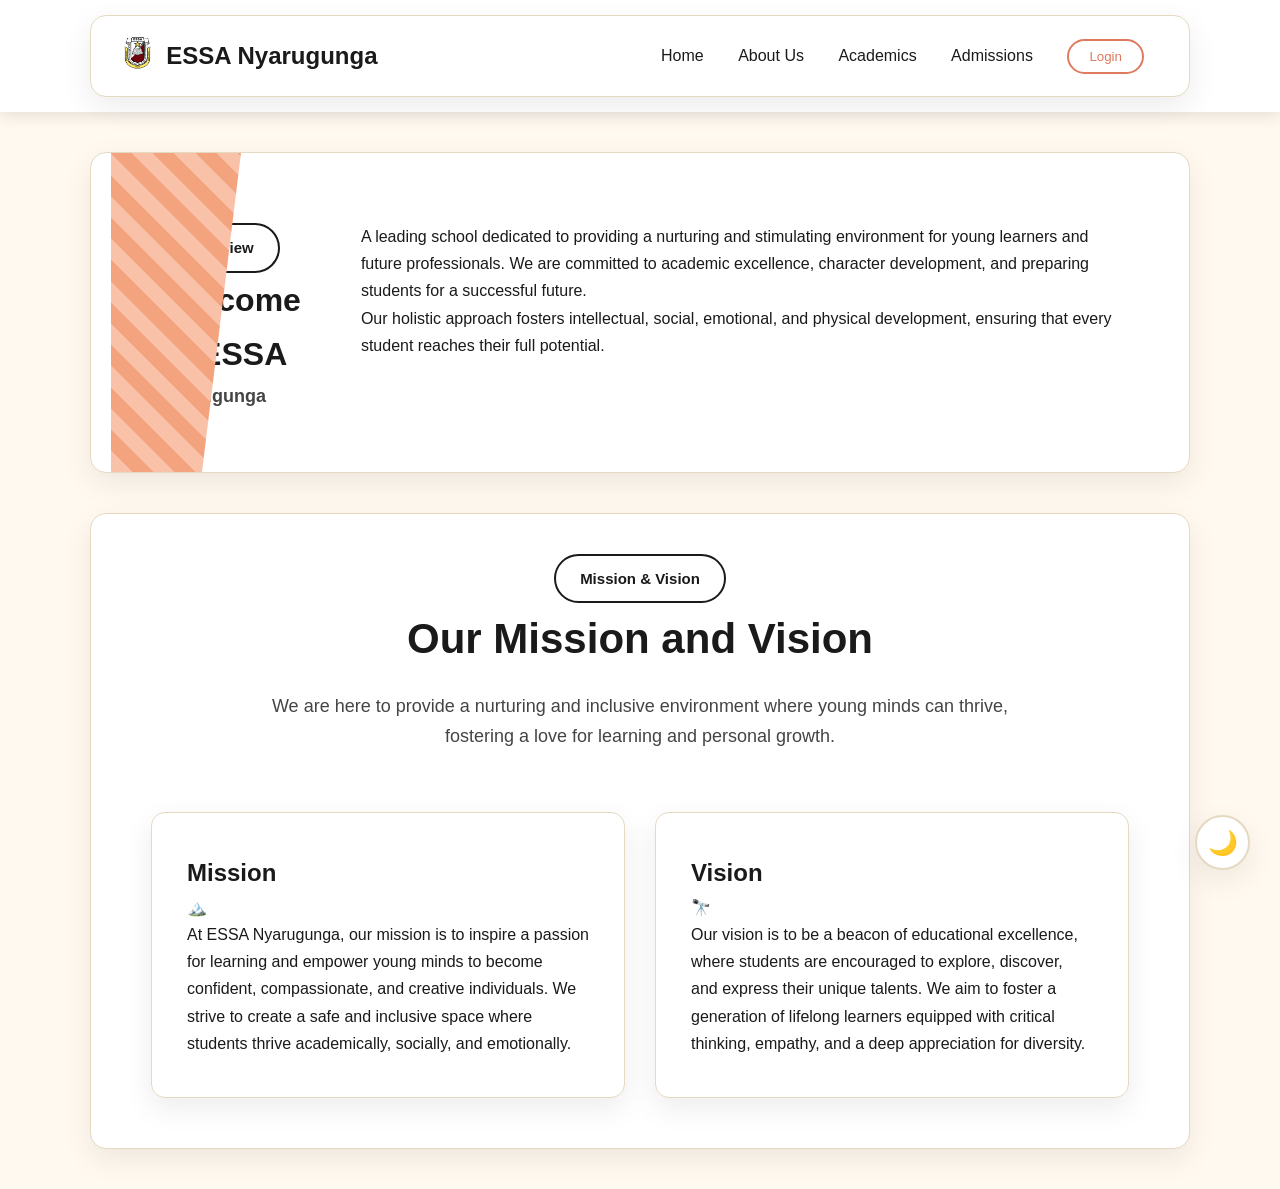
==== About.html @ ff54a29c "The school onlne admition management" ====
<!DOCTYPE html>
<html lang="en">
<head>
    <meta charset="UTF-8">
    <meta name="viewport" content="width=device-width, initial-scale=1.0">
    <title>ESSA Nyarugunga - Home</title>
    
    <!-- Link to unified stylesheet -->
    <link rel="stylesheet" href="style.css">
    
    <style>
        /* Page-specific custom styles */
        body {
            background-color: var(--bg-primary);
            padding-top: 0;
        }

        header {
            background: var(--bg-card);
            box-shadow: 0 4px 15px rgba(0, 0, 0, 0.1);
            position: sticky;
            top: 0;
            z-index: 1000;
            padding: 15px 0;
        }

        .logo-area {
            display: flex;
            align-items: center;
            gap: 12px;
        }

        .logo {
            height: 50px;
            width: auto;
        }

        nav a {
            color: var(--text-primary);
            text-decoration: none;
            margin: 0 15px;
            font-weight: 500;
        }

        nav a:hover {
            color: var(--accent);
        }

        .transparent {
            background: transparent;
            border: 2px solid var(--accent);
            color: var(--accent);
            padding: 8px 20px;
            border-radius: 50px;
            cursor: pointer;
        }

        .transparent:hover {
            background: var(--accent);
            color: white;
        }

        /* Make containers consistent with theme */
        .container {
            max-width: 1100px;
            margin: 40px auto;
            background: var(--bg-card);
            border-radius: 16px;
            box-shadow: var(--shadow);
            overflow: hidden;
            border: 1px solid var(--border);
        }

        .pattern {
            position: absolute;
            top: 0;
            left: 0;
            width: 130px;
            height: 100%;
            background: repeating-linear-gradient(
                45deg,
                #f8c1a8,
                #f8c1a8 15px,
                #f4a37f 15px,
                #f4a37f 30px
            );
            clip-path: polygon(0 0, 100% 0, 70% 100%, 0 100%);
        }

        [data-theme="dark"] .pattern {
            background: repeating-linear-gradient(
                45deg,
                #c97a5f,
                #c97a5f 15px,
                #b86a4f 15px,
                #b86a4f 30px
            );
        }
    </style>
</head>
<body>

    <!-- HEADER -->
    <header>
        <div class="container" style="margin: 0 auto; display: flex; justify-content: space-between; align-items: center; padding: 15px 30px;">
            <div class="logo-area">
                <img src="images/Essalogo.png" alt="ESSA Nyarugunga Logo" class="logo">
                <h1 style="font-size: 24px; margin: 0;">ESSA Nyarugunga</h1>
            </div>

            <nav>
                <a href="index.html">Home</a>
                <a href="#about">About Us</a>
                <a href="Academics.html">Academics</a>
                <a href="Admissions.html">Admissions</a>
                <a href="login.html"><button class="transparent">Login</button></a>
            </nav>

            <button id="theme-toggle" class="theme-toggle" aria-label="Toggle theme">🌙</button>
        </div>
    </header>

    <!-- Welcome / Overview Section -->
    <div class="container">
        <div class="header" style="position: relative; padding: 50px 50px 40px;">
            <div class="pattern"></div>
            
            <div class="content" style="display: flex; gap: 60px; padding: 20px 0;">
                <div class="left-section">
                    <div class="overview-btn">Overview</div>
                    <h1 class="title">Welcome to ESSA</h1>
                    <h1 class="subtitle">Nyarugunga</h1>
                </div>
                
                <div class="right-section">
                    <p>
                        A leading school dedicated to providing a nurturing and stimulating environment 
                        for young learners and future professionals. We are committed to academic excellence, 
                        character development, and preparing students for a successful future.
                    </p>
                    <p>
                        Our holistic approach fosters intellectual, social, emotional, and physical 
                        development, ensuring that every student reaches their full potential.
                    </p>
                </div>
            </div>
        </div>
    </div>

    <!-- Mission & Vision Section -->
    <div class="container">
        <div class="header" style="text-align: center; margin-bottom: 60px; padding: 40px 20px 0;">
            <div class="mission-btn">Mission & Vision</div>
            <h1 class="main-title">Our Mission and Vision</h1>
            <p class="subtitle">
                We are here to provide a nurturing and inclusive environment where young minds can thrive, 
                fostering a love for learning and personal growth.
            </p>
        </div>

        <div class="cards" style="display: grid; grid-template-columns: 1fr 1fr; gap: 30px; padding: 0 40px 50px;">
            <!-- Mission Card -->
            <div class="card fade-in" id="mission-card">
                <div class="card-header">
                    <h2 class="card-title">Mission</h2>
                    <span class="icon mountain-icon">🏔️</span>
                </div>
                <p>
                    At ESSA Nyarugunga, our mission is to inspire a passion for learning and empower 
                    young minds to become confident, compassionate, and creative individuals. We strive 
                    to create a safe and inclusive space where students thrive academically, socially, 
                    and emotionally.
                </p>
            </div>

            <!-- Vision Card -->
            <div class="card fade-in" id="vision-card">
                <div class="card-header">
                    <h2 class="card-title">Vision</h2>
                    <span class="icon binocular-icon">🔭</span>
                </div>
                <p>
                    Our vision is to be a beacon of educational excellence, where students are encouraged 
                    to explore, discover, and express their unique talents. We aim to foster a generation 
                    of lifelong learners equipped with critical thinking, empathy, and a deep appreciation 
                    for diversity.
                </p>
            </div>
        </div>
    </div>

    <script>
        // Theme Toggle
        const themeToggle = document.getElementById('theme-toggle');
        const currentTheme = localStorage.getItem('theme') || 'light';

        function setTheme(theme) {
            document.documentElement.setAttribute('data-theme', theme);
            localStorage.setItem('theme', theme);
            themeToggle.textContent = theme === 'dark' ? '☀️' : '🌙';
        }

        // Initialize theme
        setTheme(currentTheme);

        // Toggle on click
        themeToggle.addEventListener('click', () => {
            const newTheme = document.documentElement.getAttribute('data-theme') === 'dark' ? 'light' : 'dark';
            setTheme(newTheme);
        });

        // Scroll Animation for Cards
        function handleScroll() {
            const cards = document.querySelectorAll('.card');
            cards.forEach(card => {
                const cardTop = card.getBoundingClientRect().top;
                const windowHeight = window.innerHeight;
                
                if (cardTop < windowHeight * 0.85) {
                    card.classList.add('visible');
                }
            });
        }

        window.addEventListener('scroll', handleScroll);
        window.addEventListener('load', () => {
            setTimeout(handleScroll, 300);
        });
    </script>
</body>
</html>
---- style.css ----
:root {
  /* Light Mode Colors */
  --bg-primary: #fff9f0;
  --bg-card: #ffffff;
  --text-primary: #1a1a1a;
  --text-secondary: #444444;
  --accent: #e07a5f;
  --accent-hover: #d96a4f;
  --border: #e6d9c2;
  --shadow: 0 10px 30px rgba(0, 0, 0, 0.08);
  --header-bg: #e07a5f;
}

[data-theme="dark"] {
  /* Dark Mode Colors */
  --bg-primary: #1a1a1a;
  --bg-card: #2a2a2a;
  --text-primary: #f0f0f0;
  --text-secondary: #cccccc;
  --accent: #f4a261;
  --accent-hover: #e08a4f;
  --border: #444444;
  --shadow: 0 10px 30px rgba(0, 0, 0, 0.4);
  --header-bg: #f4a261;
}

/* ====================== GLOBAL RESET ====================== */
* {
  margin: 0;
  padding: 0;
  box-sizing: border-box;
}

body {
  font-family: 'Segoe UI', Tahoma, Geneva, Verdana, sans-serif;
  background-color: var(--bg-primary);
  color: var(--text-primary);
  line-height: 1.7;
  transition: background-color 0.4s ease, color 0.4s ease;
}

/* ====================== CONTAINERS ====================== */
.container {
  max-width: 1200px;
  margin: 0 auto;
  padding: 0 20px;
}

/* ====================== TYPOGRAPHY ====================== */
h1, h2, h3 {
  font-weight: 700;
  color: var(--text-primary);
}

.main-title {
  font-size: 42px;
  margin-bottom: 16px;
}

.subtitle {
  font-size: 18px;
  color: var(--text-secondary);
  max-width: 750px;
  margin: 0 auto;
}

/* ====================== BUTTONS ====================== */
.btn-primary {
  background: var(--accent);
  color: white;
  padding: 14px 32px;
  border: none;
  border-radius: 50px;
  font-size: 16px;
  font-weight: 600;
  cursor: pointer;
  transition: all 0.3s ease;
  text-decoration: none;
  display: inline-block;
}

.btn-primary:hover {
  background: var(--accent-hover);
  transform: translateY(-3px);
}

.overview-btn, .mission-btn, .admission-btn {
  display: inline-block;
  padding: 10px 24px;
  border: 2px solid var(--text-primary);
  border-radius: 50px;
  font-size: 15px;
  font-weight: 600;
  color: var(--text-primary);
  background: var(--bg-card);
  transition: all 0.3s;
}

.overview-btn:hover, .mission-btn:hover, .admission-btn:hover {
  background: var(--accent);
  color: white;
  border-color: var(--accent);
}

/* ====================== CARDS ====================== */
.card, .method-card {
  background: var(--bg-card);
  border-radius: 14px;
  padding: 40px 35px;
  box-shadow: var(--shadow);
  border: 1px solid var(--border);
  transition: transform 0.3s ease, box-shadow 0.3s ease;
}

.card:hover, .method-card:hover {
  transform: translateY(-8px);
  box-shadow: 0 15px 40px rgba(0, 0, 0, 0.12);
}

/* ====================== FORM STYLING ====================== */
.form-group {
  margin-bottom: 24px;
}

label {
  display: block;
  margin-bottom: 8px;
  font-weight: 600;
  color: var(--text-primary);
}

input, select {
  width: 100%;
  padding: 14px 16px;
  border: 2px solid var(--border);
  border-radius: 8px;
  font-size: 16px;
  background: var(--bg-card);
  color: var(--text-primary);
  transition: border 0.3s;
}

input:focus, select:focus {
  outline: none;
  border-color: var(--accent);
}

.required::after {
  content: " *";
  color: var(--accent);
}

/* ====================== TABLE ====================== */
table {
  width: 100%;
  background: var(--bg-card);
  border-collapse: collapse;
  border-radius: 12px;
  overflow: hidden;
  box-shadow: var(--shadow);
}

th {
  background: var(--accent);
  color: white;
  padding: 18px 20px;
  text-align: left;
  font-weight: 600;
}

td {
  padding: 16px 20px;
  border-bottom: 1px solid var(--border);
}

tr:hover {
  background: rgba(224, 122, 95, 0.08);
}

/* ====================== HEADER BADGE ====================== */
.badge {
  display: inline-block;
  padding: 10px 26px;
  border: 2px solid var(--text-primary);
  border-radius: 50px;
  font-size: 15px;
  font-weight: 600;
  background: var(--bg-card);
  color: var(--text-primary);
}

/* ====================== ANIMATIONS ====================== */
.fade-in {
  opacity: 0;
  transform: translateY(50px);
  transition: all 0.8s ease-out;
}

.fade-in.visible {
  opacity: 1;
  transform: translateY(0);
}

/* ====================== DARK MODE TOGGLE ====================== */
.theme-toggle {
  position: fixed;
  bottom: 30px;
  right: 30px;
  background: var(--bg-card);
  border: 2px solid var(--border);
  width: 55px;
  height: 55px;
  border-radius: 50%;
  display: flex;
  align-items: center;
  justify-content: center;
  font-size: 24px;
  cursor: pointer;
  box-shadow: var(--shadow);
  z-index: 1000;
  transition: all 0.3s;
}

.theme-toggle:hover {
  transform: scale(1.1);
}

/* ====================== RESPONSIVE ====================== */
@media (max-width: 768px) {
  .main-title {
    font-size: 34px;
  }
  
  .card, .method-card {
    padding: 30px 25px;
  }
  
  .container {
    padding: 0 15px;
  }
}
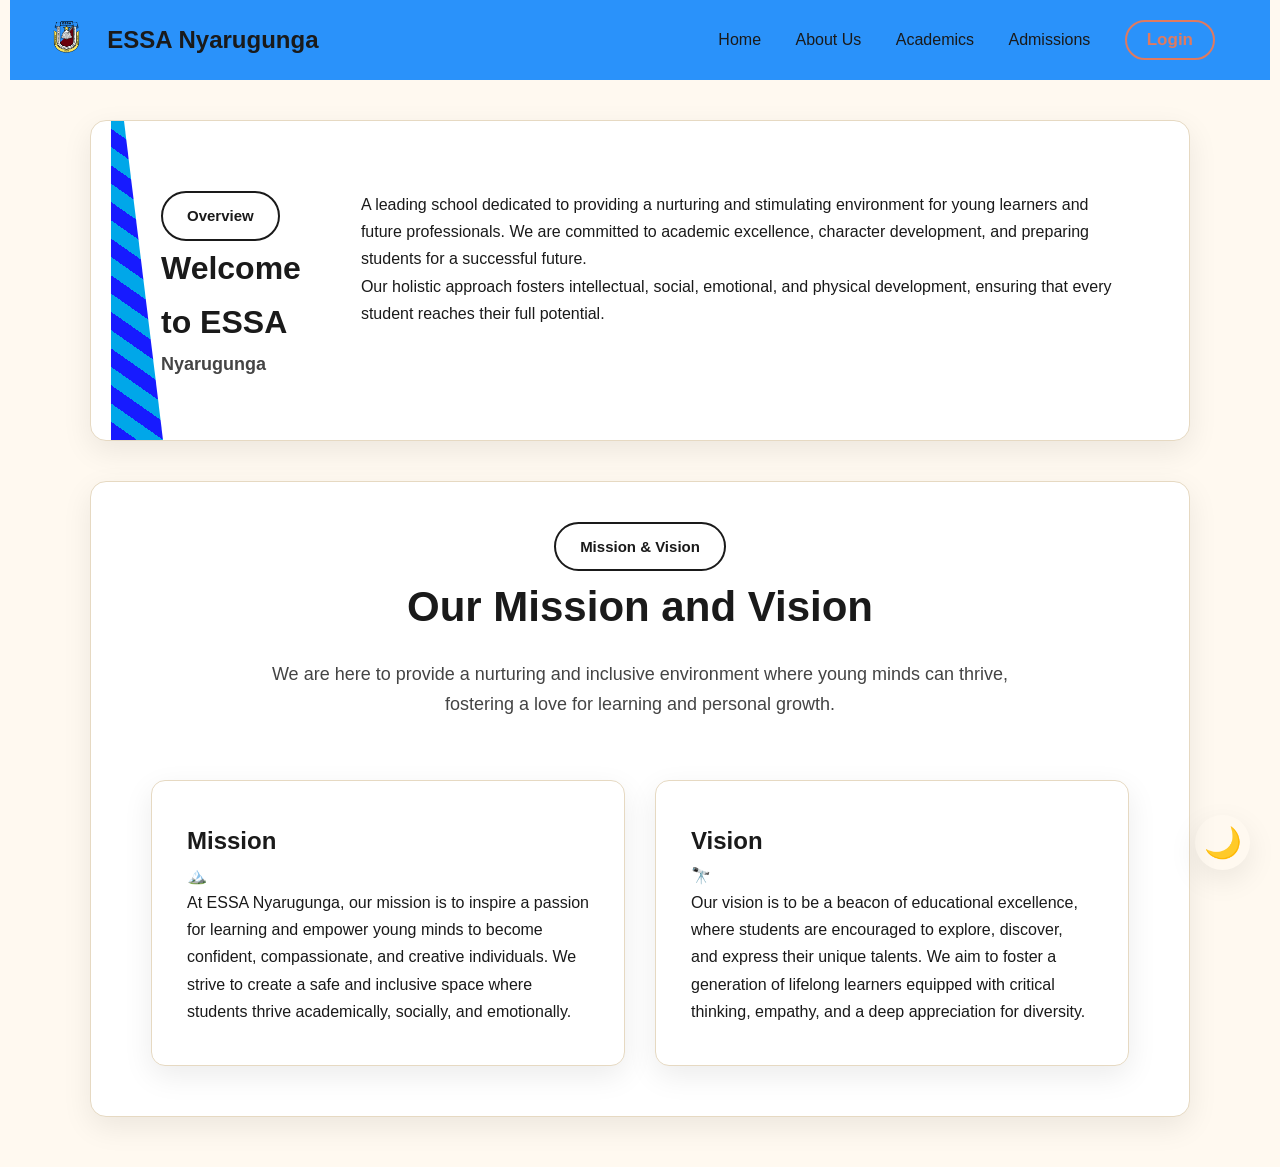
==== commit a82f4990: "version 2" ====
--- a/About.html
+++ b/About.html
@@ -5,23 +5,15 @@
     <meta name="viewport" content="width=device-width, initial-scale=1.0">
     <title>ESSA Nyarugunga - Home</title>
     
-    <!-- Link to unified stylesheet -->
+
     <link rel="stylesheet" href="style.css">
-    
+    <link rel="stylesheet" href="features.css">
+     <link rel="icon" type="image" href="images/favicon.ico">
     <style>
-        /* Page-specific custom styles */
+        
         body {
             background-color: var(--bg-primary);
             padding-top: 0;
-        }
-
-        header {
-            background: var(--bg-card);
-            box-shadow: 0 4px 15px rgba(0, 0, 0, 0.1);
-            position: sticky;
-            top: 0;
-            z-index: 1000;
-            padding: 15px 0;
         }
 
         .logo-area {
@@ -59,8 +51,6 @@
             background: var(--accent);
             color: white;
         }
-
-        /* Make containers consistent with theme */
         .container {
             max-width: 1100px;
             margin: 40px auto;
@@ -78,32 +68,47 @@
             width: 130px;
             height: 100%;
             background: repeating-linear-gradient(
-                45deg,
-                #f8c1a8,
-                #f8c1a8 15px,
-                #f4a37f 15px,
-                #f4a37f 30px
+                35deg,
+                 #171bff,
+                #171bff 15px,
+                 #00a7e9 15px,
+                #00a7e9 30px
             );
-            clip-path: polygon(0 0, 100% 0, 70% 100%, 0 100%);
+            clip-path: polygon(0 0, 10% 0, 40% 100%, 0 100%);
         }
 
         [data-theme="dark"] .pattern {
             background: repeating-linear-gradient(
                 45deg,
-                #c97a5f,
-                #c97a5f 15px,
-                #b86a4f 15px,
-                #b86a4f 30px
+                #000122,
+                #000147 15px,
+                #00028b 15px,
+                #00028b 30px
             );
         }
+       [data-theme="dark"] header {
+    display: flex;
+    justify-content: space-between;
+    align-items: center;
+    background: #01284e;
+    color: white;
+}
+       
+header {
+    display: flex;
+    justify-content: space-between;
+    align-items: center;
+    background: #2a92fa;
+    color: white;
+}
+
     </style>
 </head>
 <body>
 
     <!-- HEADER -->
     <header>
-        <div class="container" style="margin: 0 auto; display: flex; justify-content: space-between; align-items: center; padding: 15px 30px;">
-            <div class="logo-area">
+                   <div class="logo-area">
                 <img src="images/Essalogo.png" alt="ESSA Nyarugunga Logo" class="logo">
                 <h1 style="font-size: 24px; margin: 0;">ESSA Nyarugunga</h1>
             </div>
@@ -117,7 +122,7 @@
             </nav>
 
             <button id="theme-toggle" class="theme-toggle" aria-label="Toggle theme">🌙</button>
-        </div>
+        
     </header>
 
     <!-- Welcome / Overview Section -->
--- a/features.css
+++ b/features.css
@@ -0,0 +1,363 @@
+* {
+    margin: 0;
+    padding: 0;
+    box-sizing: border-box;
+}
+
+body {
+    font-family: Arial, sans-serif;
+    background: #f5f7fa;
+    padding:10px;
+  }
+
+.logo-area {
+    display: flex;
+    align-items: center;
+}
+
+.logo {
+    width: 50px;
+    margin-right: 10px;
+}
+
+nav a {
+    color: white;
+    text-decoration: none;
+    margin-left: 20px;
+    font-weight: bold;
+}
+
+nav a:hover {
+    color: #FFD700;
+}
+
+.hero {
+    position: relative;
+    text-align: center;
+}
+
+.hero-img {
+    width: 100%;
+    height: 400px;
+    object-fit: cover;
+}
+
+header {
+    display: flex;
+    justify-content: space-between;
+    align-items: center;
+    background: #003366;
+    color: white;
+    padding: 15px 40px;
+}
+
+.hero-text {
+    position: absolute;
+    top: 50%;
+    left: 50%;
+    transform: translate(-50%, -50%);
+    color: white;
+    background: rgba(0, 0, 0, 0.5);
+    padding: 20px;
+    border-radius: 10px;
+}
+
+.hero-text h2 {
+    font-size: 2.5rem;
+    margin-bottom: 10px;
+}
+
+.hero-text p {
+    margin-bottom: 15px;
+}
+
+button {
+    background: #FFD700;
+    border: none;
+    padding: 10px 20px;
+    font-size: 16px;
+    cursor: pointer;
+    border-radius: 5px;
+}
+
+button:hover {
+    background: #e6c200;
+}
+
+.about {
+    padding: 50px;
+    text-align: center;
+    background: white;
+}
+
+.about h2 {
+    color: #003366;
+    margin-bottom: 20px;
+}
+
+.news {
+    padding: 50px;
+    background: #f0f4f8;
+}
+
+.dark {
+    background: blue;
+}
+
+.news h2 {
+    text-align: center;
+    margin-bottom: 30px;
+    color: #003366;
+}
+
+.news-container {
+    display: flex;
+    justify-content: center;
+    gap: 20px;
+    flex-wrap: wrap;
+}
+
+.news-card {
+    background: white;
+    padding: 20px;
+    width: 250px;
+    border-radius: 10px;
+    box-shadow: 0 4px 8px rgba(0,0,0,0.1);
+}
+
+.news-card h3 {
+    color: #003366;
+    margin-bottom: 10px;
+}
+
+footer {
+    background: #003366;
+    color: white;
+    text-align: center;
+    padding: 15px;
+}
+
+@media (max-width: 768px) {
+    header {
+        flex-direction: column;
+        text-align: center;
+    }
+
+    nav {
+        margin-top: 10px;
+    }
+
+    .hero-img {
+        height: 250px;
+    }
+
+    .hero-text h2 {
+        font-size: 1.8rem;
+    }
+
+    .news-container {
+        flex-direction: column;
+        align-items: center;
+    }
+}
+body {
+    transition: background-color 0.4s ease, color 0.4s ease;
+}
+
+.dark-mode {
+    background: #121212;
+    color: #e0e0e0;
+}
+
+.dark-mode header {
+    background: #0a2540;
+}
+
+.dark-mode .hero-text {
+    background: rgba(0, 0, 0, 0.7);
+}
+
+.dark-mode .about,
+.dark-mode .news-card {
+    background: #1e1e1e;
+    color: #e0e0e0;
+}
+
+.dark-mode .news {
+    background: #0f0f0f;
+}
+
+.dark-mode h2,
+.dark-mode h3 {
+    color: #4da6ff;
+}
+
+#theme-toggle {
+    background: none;
+    border: none;
+    font-size: 1.8rem;
+    cursor: pointer;
+    padding: 8px 12px;
+    border-radius: 50%;
+    transition: transform 0.3s ease;
+}
+
+#theme-toggle:hover {
+    transform: rotate(30deg);
+}
+
+.fade-in-up {
+    opacity: 0;
+    transform: translateY(50px);
+    transition: all 0.8s ease-out;
+}
+
+.fade-in-up.visible {
+    opacity: 1;
+    transform: translateY(0);
+}
+
+
+.news-card:nth-child(1) { transition-delay: 0.1s; }
+.news-card:nth-child(2) { transition-delay: 0.2s; }
+.news-card:nth-child(3) { transition-delay: 0.3s; }
+
+.hero-text {
+    transition: all 1s ease-out;
+}
+* { margin: 0; padding: 0; box-sizing: border-box; }
+
+body {
+    font-family: Arial, sans-serif;
+    background: #f5f7fa;
+    transition: background-color 0.4s ease, color 0.4s ease;
+}
+
+header {
+    display: flex;
+    justify-content: space-between;
+    align-items: center;
+    background: #024a92;
+    color: white;
+    padding: 15px 40px;
+}
+
+.logo-area { display: flex; align-items: center; }
+.logo { width: 55px; margin-right: 12px; }
+
+nav a {
+    color: white;
+    text-decoration: none;
+    margin-left: 25px;
+    font-weight: bold;
+}
+
+nav a:hover { color: #FFD700; }
+
+.hero { position: relative; text-align: center; }
+.hero-img {
+    width: 100%;
+    height: 450px;
+    object-fit: cover;
+}
+
+.hero-text {
+    position: absolute;
+    top: 50%;
+    left: 50%;
+    transform: translate(-50%, -50%);
+    color: white;
+    background: rgba(0, 0, 0, 0.5);
+    padding: 25px 40px;
+    border-radius: 12px;
+    max-width: 700px;
+}
+
+.hero-text h2 { font-size: 2.8rem; margin-bottom: 10px; }
+.hero-text p { font-size: 1.2rem; margin-bottom: 20px; }
+
+button {
+    background: #FFD700;
+    border: none;
+    padding: 12px 28px;
+    font-size: 17px;
+    cursor: pointer;
+    border-radius: 6px;
+    font-weight: bold;
+}
+
+button:hover { background: #e6c200; }
+
+.about {
+    padding: 60px 40px;
+    text-align: center;
+    background: white;
+}
+
+.about h2 { color: #003366; margin-bottom: 20px; }
+
+.news {
+    padding: 60px 40px;
+    background: #f0f4f8;
+}
+
+.news h2 {
+    text-align: center;
+    margin-bottom: 40px;
+    color: #003366;
+}
+
+.news-container {
+    display: flex;
+    justify-content: center;
+    gap: 25px;
+    flex-wrap: wrap;
+}
+
+.news-card {
+    background: white;
+    padding: 25px;
+    width: 280px;
+    border-radius: 12px;
+    box-shadow: 0 5px 15px rgba(0,0,0,0.1);
+    text-align: center;
+}
+
+.news-card h3 { color: #003366; margin-bottom: 12px; }
+
+/* Dark Mode */
+.dark-mode {
+    background: #121212;
+    color: #e0e0e0;
+}
+
+.dark-mode header { background: #0a2540; }
+.dark-mode .about, .dark-mode .news-card { background: #1e1e1e; }
+.dark-mode .news { background: #0f0f0f; }
+.dark-mode h2, .dark-mode h3 { color: #4da6ff; }
+
+#theme-toggle {
+    background: none;
+    border: none;
+    font-size: 1.9rem;
+    cursor: pointer;
+    padding: 8px;
+}
+
+/* Animations */
+.fade-in-up {
+    opacity: 0;
+    transform: translateY(60px);
+    transition: all 0.9s ease-out;
+}
+
+.fade-in-up.visible {
+    opacity: 1;
+    transform: translateY(0);
+}
+
+@media (max-width: 768px) {
+    header { flex-direction: column; gap: 15px; }
+    .hero-text h2 { font-size: 2rem; }
+    .news-container { flex-direction: column; align-items: center; }
+}
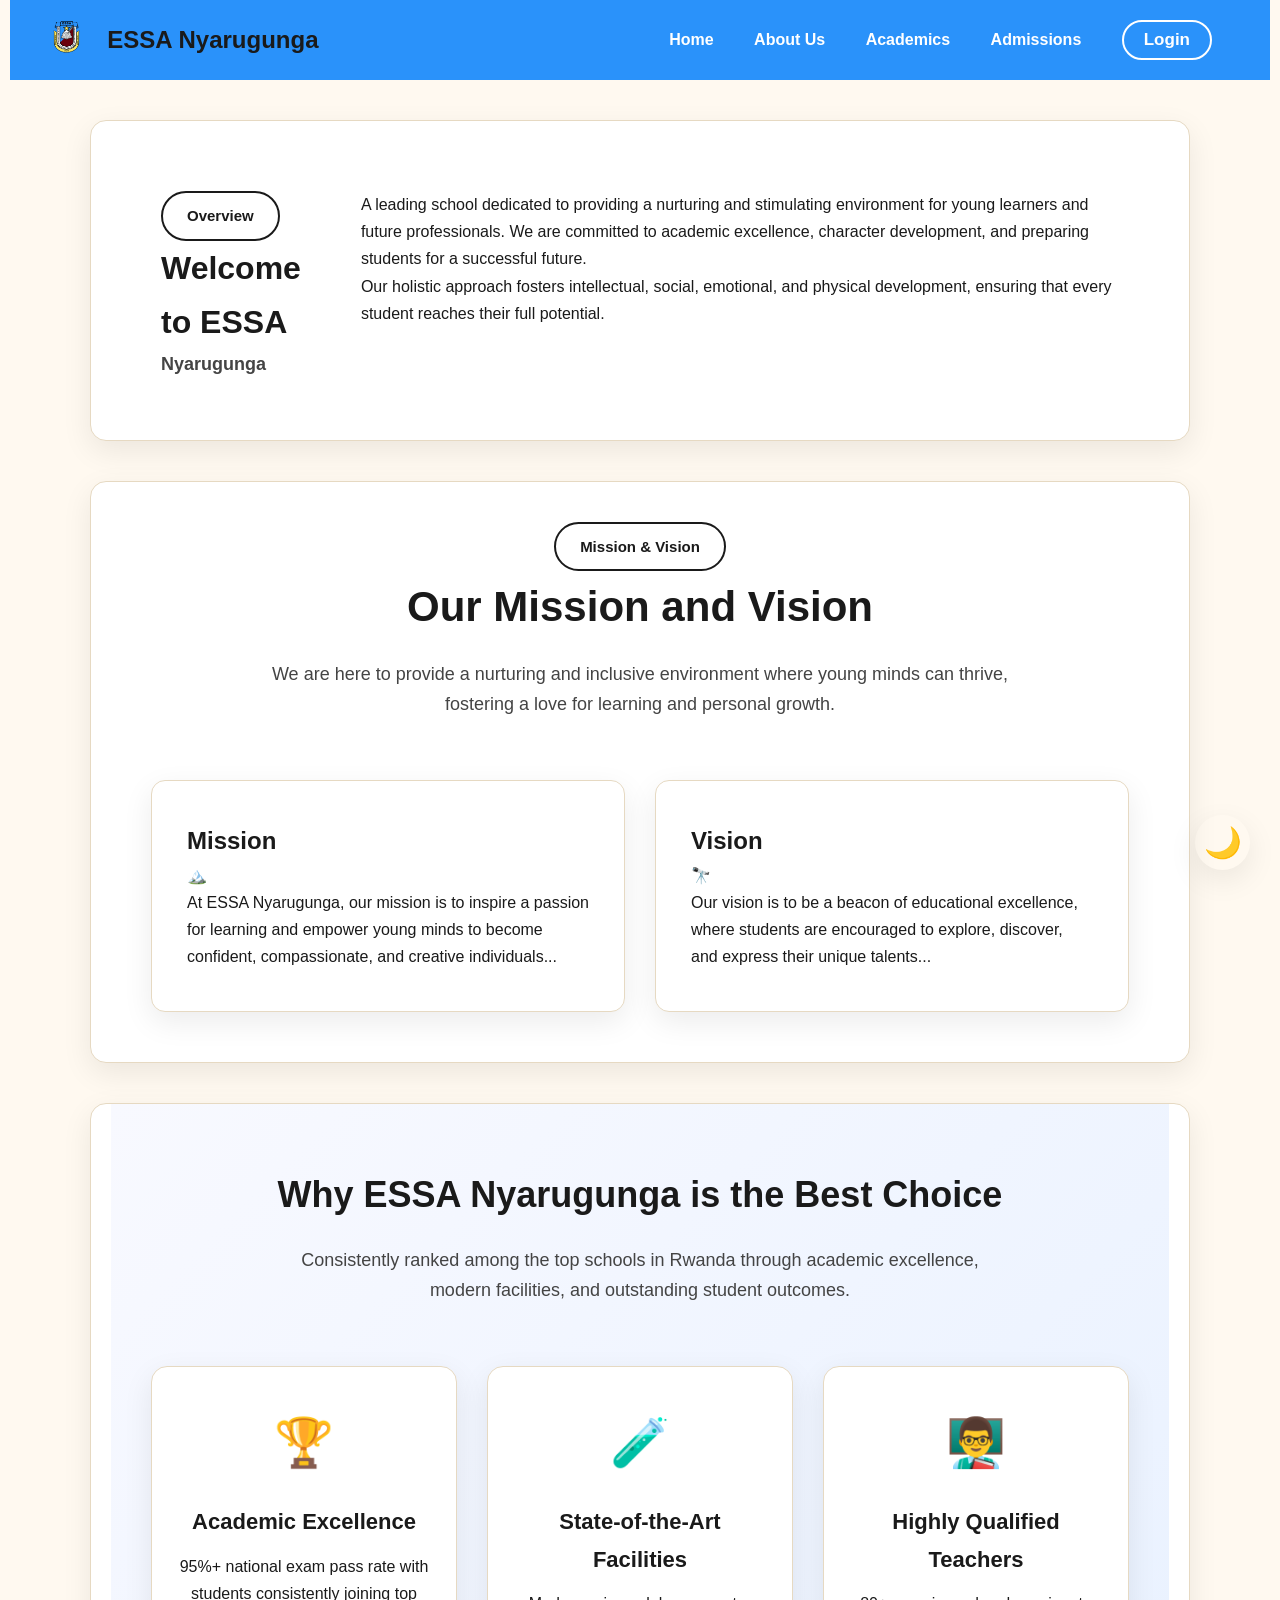
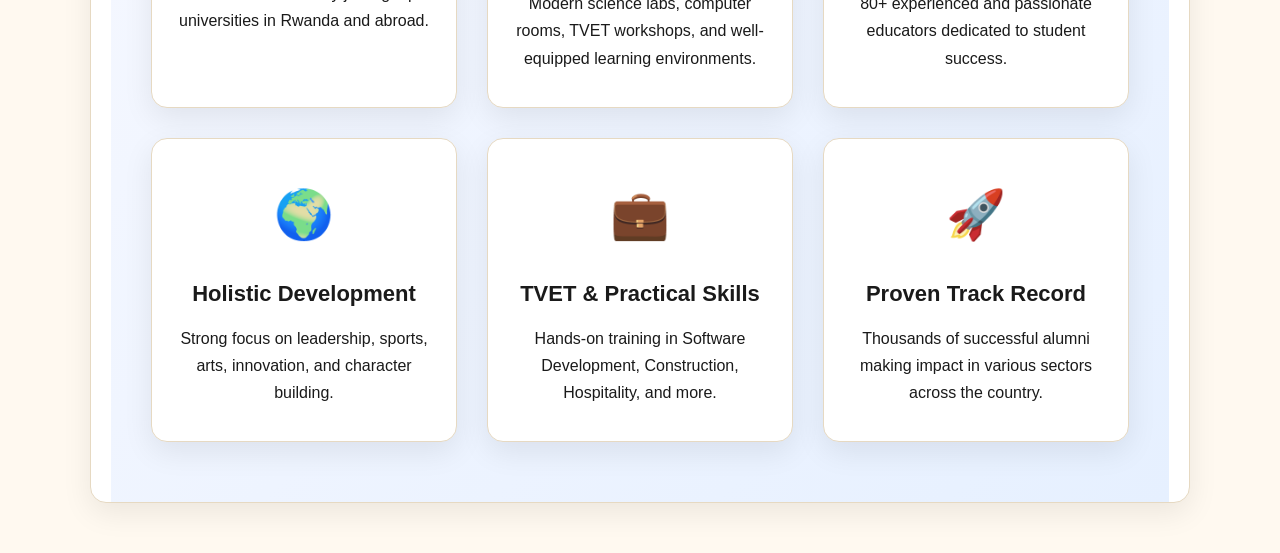
==== commit 0c740a27: "The smple update" ====
--- a/About.html
+++ b/About.html
@@ -5,15 +5,27 @@
     <meta name="viewport" content="width=device-width, initial-scale=1.0">
     <title>ESSA Nyarugunga - Home</title>
     
-
     <link rel="stylesheet" href="style.css">
     <link rel="stylesheet" href="features.css">
-     <link rel="icon" type="image" href="images/favicon.ico">
+    <link rel="icon" type="image" href="images/favicon.ico">
+
     <style>
-        
         body {
             background-color: var(--bg-primary);
             padding-top: 0;
+            margin: 0;
+        }
+
+        header {
+            display: flex;
+            justify-content: space-between;
+            align-items: center;
+            background: #2a92fa;
+            color: white;
+            padding: 15px 40px;
+            position: sticky;
+            top: 0;
+            z-index: 100;
         }
 
         .logo-area {
@@ -28,29 +40,31 @@
         }
 
         nav a {
-            color: var(--text-primary);
+            color: white;
             text-decoration: none;
-            margin: 0 15px;
-            font-weight: 500;
+            margin: 0 18px;
+            font-weight: 600;
         }
 
         nav a:hover {
-            color: var(--accent);
+            color: #FFD700;
         }
 
         .transparent {
             background: transparent;
-            border: 2px solid var(--accent);
-            color: var(--accent);
+            border: 2px solid white;
+            color: white;
             padding: 8px 20px;
             border-radius: 50px;
             cursor: pointer;
+            font-weight: 600;
         }
 
         .transparent:hover {
-            background: var(--accent);
-            color: white;
-        }
+            background: white;
+            color: #2a92fa;
+        }
+
         .container {
             max-width: 1100px;
             margin: 40px auto;
@@ -61,68 +75,82 @@
             border: 1px solid var(--border);
         }
 
-        .pattern {
-            position: absolute;
-            top: 0;
-            left: 0;
-            width: 130px;
-            height: 100%;
-            background: repeating-linear-gradient(
-                35deg,
-                 #171bff,
-                #171bff 15px,
-                 #00a7e9 15px,
-                #00a7e9 30px
-            );
-            clip-path: polygon(0 0, 10% 0, 40% 100%, 0 100%);
-        }
-
-        [data-theme="dark"] .pattern {
-            background: repeating-linear-gradient(
-                45deg,
-                #000122,
-                #000147 15px,
-                #00028b 15px,
-                #00028b 30px
-            );
-        }
-       [data-theme="dark"] header {
-    display: flex;
-    justify-content: space-between;
-    align-items: center;
-    background: #01284e;
-    color: white;
-}
-       
-header {
-    display: flex;
-    justify-content: space-between;
-    align-items: center;
-    background: #2a92fa;
-    color: white;
-}
-
+        .section-title {
+            font-size: 36px;
+            text-align: center;
+            margin-bottom: 20px;
+            color: var(--text-primary);
+        }
+
+        .section-subtitle {
+            text-align: center;
+            max-width: 700px;
+            margin: 0 auto 60px;
+            font-size: 18px;
+            color: var(--text-secondary);
+        }
+
+        /* Why Best Section */
+        .why-best {
+            padding: 60px 40px;
+            background: linear-gradient(135deg, #f8f9ff, #e6f0ff);
+        }
+
+        [data-theme="dark"] .why-best {
+            background: #0a1f3d;
+        }
+
+        .features-grid {
+            display: grid;
+            grid-template-columns: repeat(auto-fit, minmax(280px, 1fr));
+            gap: 30px;
+        }
+
+        .feature-card {
+            background: var(--bg-card);
+            padding: 35px 25px;
+            border-radius: 16px;
+            text-align: center;
+            box-shadow: var(--shadow);
+            transition: all 0.4s ease;
+            border: 1px solid var(--border);
+        }
+
+        .feature-card:hover {
+            transform: translateY(-12px);
+            box-shadow: 0 20px 40px rgba(0, 0, 0, 0.15);
+        }
+
+        .feature-icon {
+            font-size: 48px;
+            margin-bottom: 20px;
+        }
+
+        .feature-card h3 {
+            font-size: 22px;
+            margin-bottom: 12px;
+            color: var(--text-primary);
+        }
     </style>
 </head>
 <body>
 
     <!-- HEADER -->
     <header>
-                   <div class="logo-area">
-                <img src="images/Essalogo.png" alt="ESSA Nyarugunga Logo" class="logo">
-                <h1 style="font-size: 24px; margin: 0;">ESSA Nyarugunga</h1>
-            </div>
-
-            <nav>
-                <a href="index.html">Home</a>
-                <a href="#about">About Us</a>
-                <a href="Academics.html">Academics</a>
-                <a href="Admissions.html">Admissions</a>
-                <a href="login.html"><button class="transparent">Login</button></a>
-            </nav>
-
-            <button id="theme-toggle" class="theme-toggle" aria-label="Toggle theme">🌙</button>
-        
+        <div class="logo-area">
+            <img src="images/Essalogo.png" alt="ESSA Nyarugunga Logo" class="logo">
+            <h1 style="font-size: 24px; margin: 0;">ESSA Nyarugunga</h1>
+        </div>
+
+        <nav>
+            <a href="index.html">Home</a>
+            <a href="#about">About Us</a>
+            <a href="Academics.html">Academics</a>
+            <a href="Admissions.html">Admissions</a>
+            <a href="login.html"><button class="transparent">Login</button></a>
+        </nav>
+
+        <button id="theme-toggle" class="theme-toggle" aria-label="Toggle theme">🌙</button>
     </header>
 
     <!-- Welcome / Overview Section -->
@@ -172,9 +200,7 @@
                 </div>
                 <p>
                     At ESSA Nyarugunga, our mission is to inspire a passion for learning and empower 
-                    young minds to become confident, compassionate, and creative individuals. We strive 
-                    to create a safe and inclusive space where students thrive academically, socially, 
-                    and emotionally.
+                    young minds to become confident, compassionate, and creative individuals...
                 </p>
             </div>
 
@@ -186,10 +212,57 @@
                 </div>
                 <p>
                     Our vision is to be a beacon of educational excellence, where students are encouraged 
-                    to explore, discover, and express their unique talents. We aim to foster a generation 
-                    of lifelong learners equipped with critical thinking, empathy, and a deep appreciation 
-                    for diversity.
+                    to explore, discover, and express their unique talents...
                 </p>
+            </div>
+        </div>
+    </div>
+
+    <!-- 🔥 NEW: Why We Are The Best Section -->
+    <div class="container">
+        <div class="why-best">
+            <h2 class="section-title">Why ESSA Nyarugunga is the Best Choice</h2>
+            <p class="section-subtitle">
+                Consistently ranked among the top schools in Rwanda through academic excellence, 
+                modern facilities, and outstanding student outcomes.
+            </p>
+
+            <div class="features-grid">
+                <div class="feature-card">
+                    <div class="feature-icon">🏆</div>
+                    <h3>Academic Excellence</h3>
+                    <p>95%+ national exam pass rate with students consistently joining top universities in Rwanda and abroad.</p>
+                </div>
+
+                <div class="feature-card">
+                    <div class="feature-icon">🧪</div>
+                    <h3>State-of-the-Art Facilities</h3>
+                    <p>Modern science labs, computer rooms, TVET workshops, and well-equipped learning environments.</p>
+                </div>
+
+                <div class="feature-card">
+                    <div class="feature-icon">👨‍🏫</div>
+                    <h3>Highly Qualified Teachers</h3>
+                    <p>80+ experienced and passionate educators dedicated to student success.</p>
+                </div>
+
+                <div class="feature-card">
+                    <div class="feature-icon">🌍</div>
+                    <h3>Holistic Development</h3>
+                    <p>Strong focus on leadership, sports, arts, innovation, and character building.</p>
+                </div>
+
+                <div class="feature-card">
+                    <div class="feature-icon">💼</div>
+                    <h3>TVET & Practical Skills</h3>
+                    <p>Hands-on training in Software Development, Construction, Hospitality, and more.</p>
+                </div>
+
+                <div class="feature-card">
+                    <div class="feature-icon">🚀</div>
+                    <h3>Proven Track Record</h3>
+                    <p>Thousands of successful alumni making impact in various sectors across the country.</p>
+                </div>
             </div>
         </div>
     </div>
@@ -205,10 +278,8 @@
             themeToggle.textContent = theme === 'dark' ? '☀️' : '🌙';
         }
 
-        // Initialize theme
         setTheme(currentTheme);
 
-        // Toggle on click
         themeToggle.addEventListener('click', () => {
             const newTheme = document.documentElement.getAttribute('data-theme') === 'dark' ? 'light' : 'dark';
             setTheme(newTheme);
@@ -216,21 +287,17 @@
 
         // Scroll Animation for Cards
         function handleScroll() {
-            const cards = document.querySelectorAll('.card');
+            const cards = document.querySelectorAll('.card, .feature-card');
             cards.forEach(card => {
                 const cardTop = card.getBoundingClientRect().top;
-                const windowHeight = window.innerHeight;
-                
-                if (cardTop < windowHeight * 0.85) {
+                if (cardTop < window.innerHeight * 0.85) {
                     card.classList.add('visible');
                 }
             });
         }
 
         window.addEventListener('scroll', handleScroll);
-        window.addEventListener('load', () => {
-            setTimeout(handleScroll, 300);
-        });
+        window.addEventListener('load', () => setTimeout(handleScroll, 300));
     </script>
 </body>
 </html>
